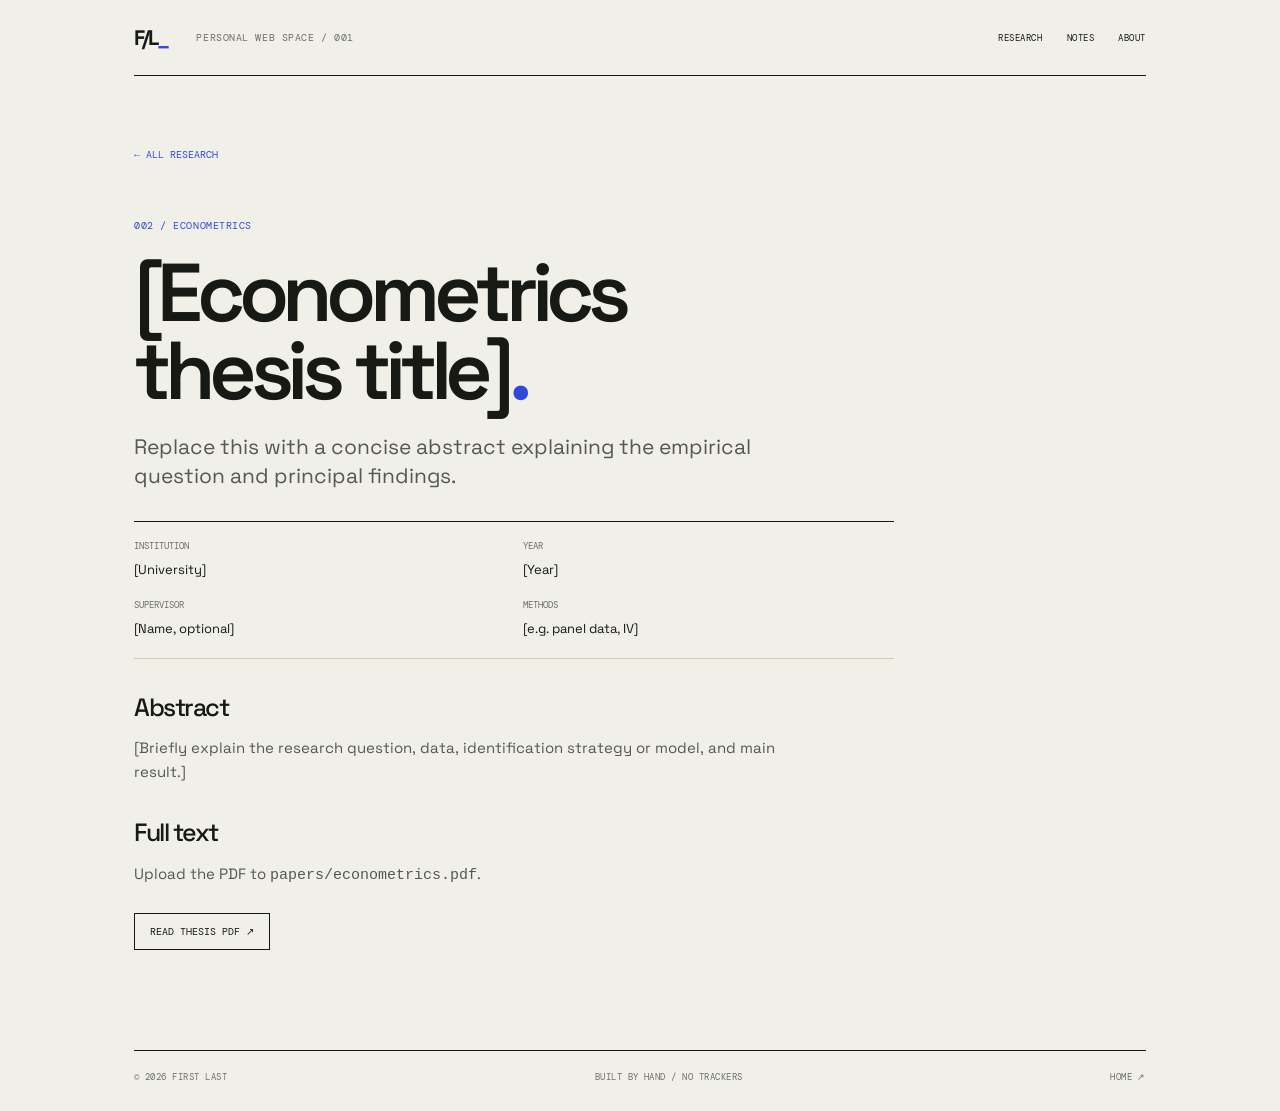
==== theses/econometrics.html @ be7d6f96 "Add files via upload" ====
<!doctype html><html lang="en"><head><meta charset="utf-8"><meta name="viewport" content="width=device-width, initial-scale=1"><title>Econometrics — First Last</title><link rel="stylesheet" href="../style.css"></head><body><div class="site"><header class="topbar"><a class="mark" href="../index.html">F/L<span>_</span></a><span class="top-note">PERSONAL WEB SPACE / 001</span><nav><a href="../index.html#research">RESEARCH</a><a href="../notes.html">NOTES</a><a href="../about.html">ABOUT</a></nav></header><main class="inner"><a class="back" href="../index.html#research">← ALL RESEARCH</a><span class="index">002 / ECONOMETRICS</span><h1>[Econometrics<br>thesis title]<span class="acid">.</span></h1><p class="lead">Replace this with a concise abstract explaining the empirical question and principal findings.</p><div class="details"><div><small>INSTITUTION</small><span>[University]</span></div><div><small>YEAR</small><span>[Year]</span></div><div><small>SUPERVISOR</small><span>[Name, optional]</span></div><div><small>METHODS</small><span>[e.g. panel data, IV]</span></div></div><div class="prose"><h2>Abstract</h2><p>[Briefly explain the research question, data, identification strategy or model, and main result.]</p><h2>Full text</h2><p>Upload the PDF to <code>papers/econometrics.pdf</code>.</p><a class="download" href="../papers/econometrics.pdf">READ THESIS PDF ↗</a></div></main><footer><span>© 2026 FIRST LAST</span><span>BUILT BY HAND / NO TRACKERS</span><a href="../index.html">HOME ↗</a></footer></div></body></html>
---- style.css ----
@import url('https://fonts.googleapis.com/css2?family=DM+Mono:wght@400;500&family=Space+Grotesk:wght@400;500;600;700&display=swap');
:root{--paper:#f0efe8;--ink:#171914;--muted:#6d7067;--line:#c9cbbf;--acid:#c7f04b;--blue:#3149d8;--mono:'DM Mono',monospace;--sans:'Space Grotesk',Arial,sans-serif}
*{box-sizing:border-box}html{scroll-behavior:smooth}body{margin:0;background:var(--paper);color:var(--ink);font-family:var(--sans);font-size:15px;line-height:1.6}
a{color:inherit;text-decoration:none}a:hover{color:var(--blue)}.site{max-width:1120px;margin:auto;padding:0 54px}
.topbar{height:76px;border-bottom:1px solid var(--ink);display:flex;align-items:center;gap:28px}.mark{font-weight:700;font-size:21px;letter-spacing:-.09em}.mark span{color:var(--blue)}.top-note,.topbar nav,.index,.count,.tag,.entry-no,.entry-meta,.text-link,footer,.hero-kicker{font:10px var(--mono);letter-spacing:.055em}.top-note{color:var(--muted)}.topbar nav{margin-left:auto;display:flex;gap:24px}.topbar nav a{font-size:9px}
.hero{position:relative;padding:82px 0 76px;border-bottom:1px solid var(--ink);overflow:hidden}.hero-kicker{color:var(--muted);display:flex;align-items:center;gap:9px}.status-dot{width:7px;height:7px;background:var(--blue);display:inline-block;border-radius:50%}
h1{font-size:clamp(76px,13vw,150px);line-height:.78;letter-spacing:-.105em;margin:45px 0 38px;font-weight:600}.acid{color:var(--blue)}.hero-bottom{display:flex;justify-content:space-between;align-items:end;max-width:760px}.hero-intro{font-size:19px;line-height:1.35;max-width:440px;margin:0}.hero-stamp{font:10px/1.45 var(--mono);border:1px solid var(--ink);padding:10px 13px;transform:rotate(3deg);text-align:center}.hero-stamp span{font-size:22px;color:var(--blue)}.hero-grid-mark{position:absolute;right:5%;top:70px;color:var(--blue);font:38px/1.1 Georgia,serif;opacity:.8}
.research{padding:55px 0 75px}.section-head{display:flex;justify-content:space-between;align-items:end;border-bottom:2px solid var(--ink);padding-bottom:18px}.index{color:var(--blue)}h2{font-size:36px;line-height:1.1;letter-spacing:-.06em;margin:9px 0 0;font-weight:500}.count{color:var(--muted)}
.entry{display:grid;grid-template-columns:62px 1fr 30px;gap:15px;padding:25px 0 27px;border-bottom:1px solid var(--line)}.entry-no{color:var(--blue);padding-top:3px}.tag{font-size:9px;color:var(--muted)}h3{font-size:25px;line-height:1.2;letter-spacing:-.045em;font-weight:500;margin:7px 0}.entry-content p{font-size:13px;color:#55594f;max-width:620px;margin:0 0 12px}.entry-meta{font-size:9px;color:var(--muted)}.entry-meta i{font-style:normal;color:var(--blue);padding:0 5px}.entry-arrow{font-size:20px;color:var(--blue);padding-top:16px}
.other{border-top:1px solid var(--ink);padding:28px 0 76px;display:grid;grid-template-columns:1fr 1.1fr;gap:35px}.other p{margin:0;color:#55594f;max-width:390px;font-size:16px}.text-link{grid-column:2;color:var(--blue);font-size:9px}
footer{border-top:1px solid var(--ink);padding:20px 0 30px;display:flex;justify-content:space-between;gap:15px;color:var(--muted);font-size:9px}
.inner{max-width:760px;min-height:72vh;padding:65px 0 100px}.back{font:10px var(--mono);color:var(--blue)}.inner .index{display:block;margin-top:54px}.inner h1{font-size:clamp(48px,8vw,82px);line-height:.95;letter-spacing:-.075em;margin:22px 0}.lead{font-size:21px;line-height:1.4;max-width:650px;color:#55594f}.details{display:grid;grid-template-columns:1fr 1fr;gap:18px;border-top:1px solid var(--ink);border-bottom:1px solid var(--line);padding:18px 0;margin:30px 0}.details small{display:block;font:9px var(--mono);color:var(--muted);margin-bottom:5px}.details span{font-size:13px}.prose{max-width:650px}.prose h2{font-size:25px;margin:35px 0 12px}.prose p,.prose li{color:#55594f}.download{display:inline-block;border:1px solid var(--ink);padding:11px 15px;margin-top:10px;font:10px var(--mono)}.download:hover{background:var(--acid);color:var(--ink)}
@media(max-width:650px){.site{padding:0 22px}.topbar{height:66px;gap:12px}.top-note{display:none}.topbar nav{gap:14px}.hero{padding:70px 0 58px}h1{margin:42px 0 30px}.hero-intro{font-size:17px;max-width:75%}.hero-grid-mark{right:2%;top:60px;font-size:29px}.section-head{align-items:start;gap:15px}.count{padding-top:5px;font-size:8px}.entry{grid-template-columns:35px 1fr 18px;gap:8px}h3{font-size:21px}.entry-content p{font-size:12px}.other{grid-template-columns:1fr;gap:18px}.text-link{grid-column:1}footer{flex-direction:column;gap:8px}.details{grid-template-columns:1fr}}
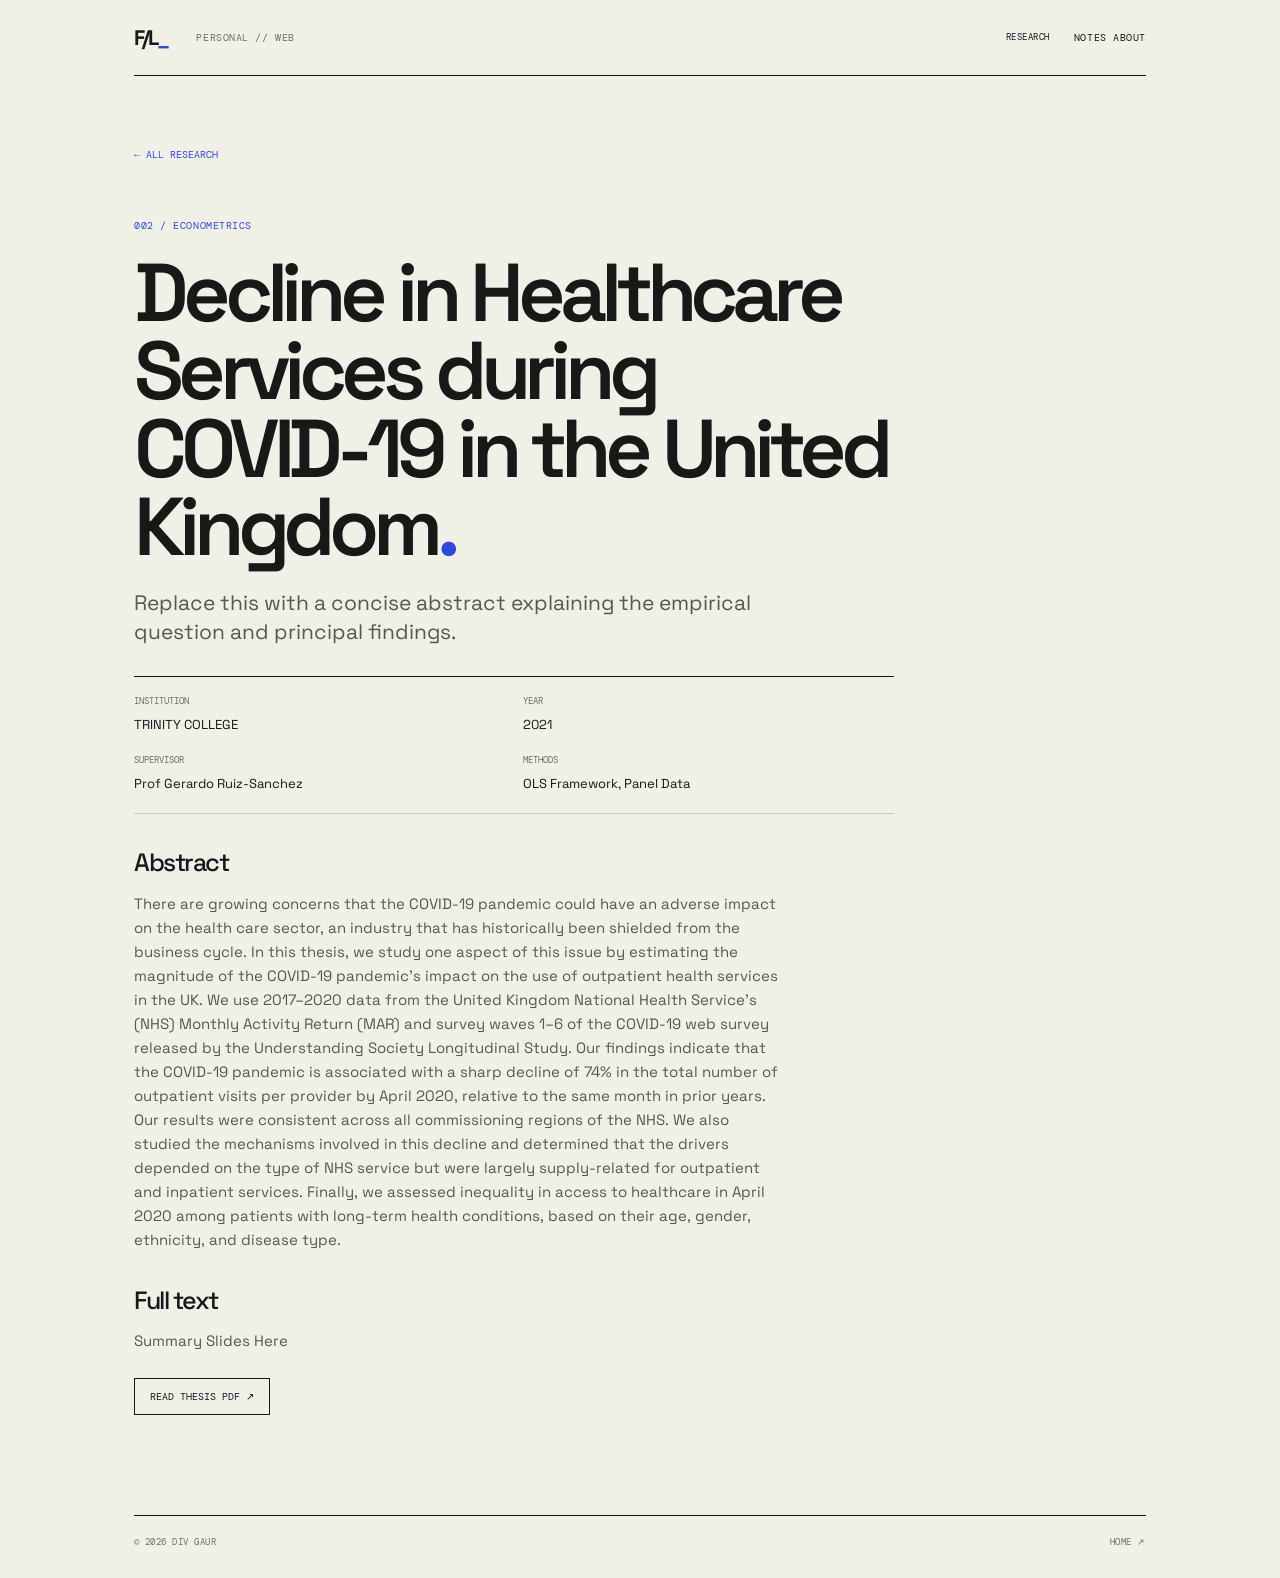
==== commit fcde5106: "Update econometrics.html" ====
--- a/theses/econometrics.html
+++ b/theses/econometrics.html
@@ -1 +1 @@
-<!doctype html><html lang="en"><head><meta charset="utf-8"><meta name="viewport" content="width=device-width, initial-scale=1"><title>Econometrics — First Last</title><link rel="stylesheet" href="../style.css"></head><body><div class="site"><header class="topbar"><a class="mark" href="../index.html">F/L<span>_</span></a><span class="top-note">PERSONAL WEB SPACE / 001</span><nav><a href="../index.html#research">RESEARCH</a><a href="../notes.html">NOTES</a><a href="../about.html">ABOUT</a></nav></header><main class="inner"><a class="back" href="../index.html#research">← ALL RESEARCH</a><span class="index">002 / ECONOMETRICS</span><h1>[Econometrics<br>thesis title]<span class="acid">.</span></h1><p class="lead">Replace this with a concise abstract explaining the empirical question and principal findings.</p><div class="details"><div><small>INSTITUTION</small><span>[University]</span></div><div><small>YEAR</small><span>[Year]</span></div><div><small>SUPERVISOR</small><span>[Name, optional]</span></div><div><small>METHODS</small><span>[e.g. panel data, IV]</span></div></div><div class="prose"><h2>Abstract</h2><p>[Briefly explain the research question, data, identification strategy or model, and main result.]</p><h2>Full text</h2><p>Upload the PDF to <code>papers/econometrics.pdf</code>.</p><a class="download" href="../papers/econometrics.pdf">READ THESIS PDF ↗</a></div></main><footer><span>© 2026 FIRST LAST</span><span>BUILT BY HAND / NO TRACKERS</span><a href="../index.html">HOME ↗</a></footer></div></body></html>+<!doctype html><html lang="en"><head><meta charset="utf-8"><meta name="viewport" content="width=device-width, initial-scale=1"><title>Econometrics — Div Gaur</title><link rel="stylesheet" href="../style.css"></head><body><div class="site"><header class="topbar"><a class="mark" href="../index.html">F/L<span>_</span></a><span class="top-note">PERSONAL // WEB</span><nav><a href="../index.html#research">RESEARCH</a>NOTES ABOUT</nav></header><main class="inner"><a class="back" href="../index.html#research">← ALL RESEARCH</a><span class="index">002 / ECONOMETRICS</span><h1>Decline in Healthcare Services during COVID-19 in the United Kingdom<span class="acid">.</span></h1><p class="lead">Replace this with a concise abstract explaining the empirical question and principal findings.</p><div class="details"><div><small>INSTITUTION</small><span>TRINITY COLLEGE</span></div><div><small>YEAR</small><span>2021</span></div><div><small>SUPERVISOR</small><span>Prof Gerardo Ruiz-Sanchez</span></div><div><small>METHODS</small><span>OLS Framework, Panel Data</span></div></div><div class="prose"><h2>Abstract</h2><p>There are growing concerns that the COVID-19 pandemic could have an adverse impact on the health care sector, an industry that has historically been shielded from the business cycle. In this thesis, we study one aspect of this issue by estimating the magnitude of the COVID-19 pandemic's impact on the use of outpatient health services in the UK. We use 2017–2020 data from the United Kingdom National Health Service’s (NHS) Monthly Activity Return (MAR) and survey waves 1–6 of the COVID-19 web survey released by the Understanding Society Longitudinal Study. Our findings indicate that the COVID-19 pandemic is associated with a sharp decline of 74% in the total number of outpatient visits per provider by April 2020, relative to the same month in prior years. Our results were consistent across all commissioning regions of the NHS. We also studied the mechanisms involved in this decline and determined that the drivers depended on the type of NHS service but were largely supply-related for outpatient and inpatient services. Finally, we assessed inequality in access to healthcare in April 2020 among patients with long-term health conditions, based on their age, gender, ethnicity, and disease type.</p><h2>Full text</h2><p>Summary Slides Here</p><a class="download" href="../papers/econometrics.pdf">READ THESIS PDF ↗</a></div></main><footer><span>© 2026 DIV GAUR</span><span></span><a href="../index.html">HOME ↗</a></footer></div></body></html>
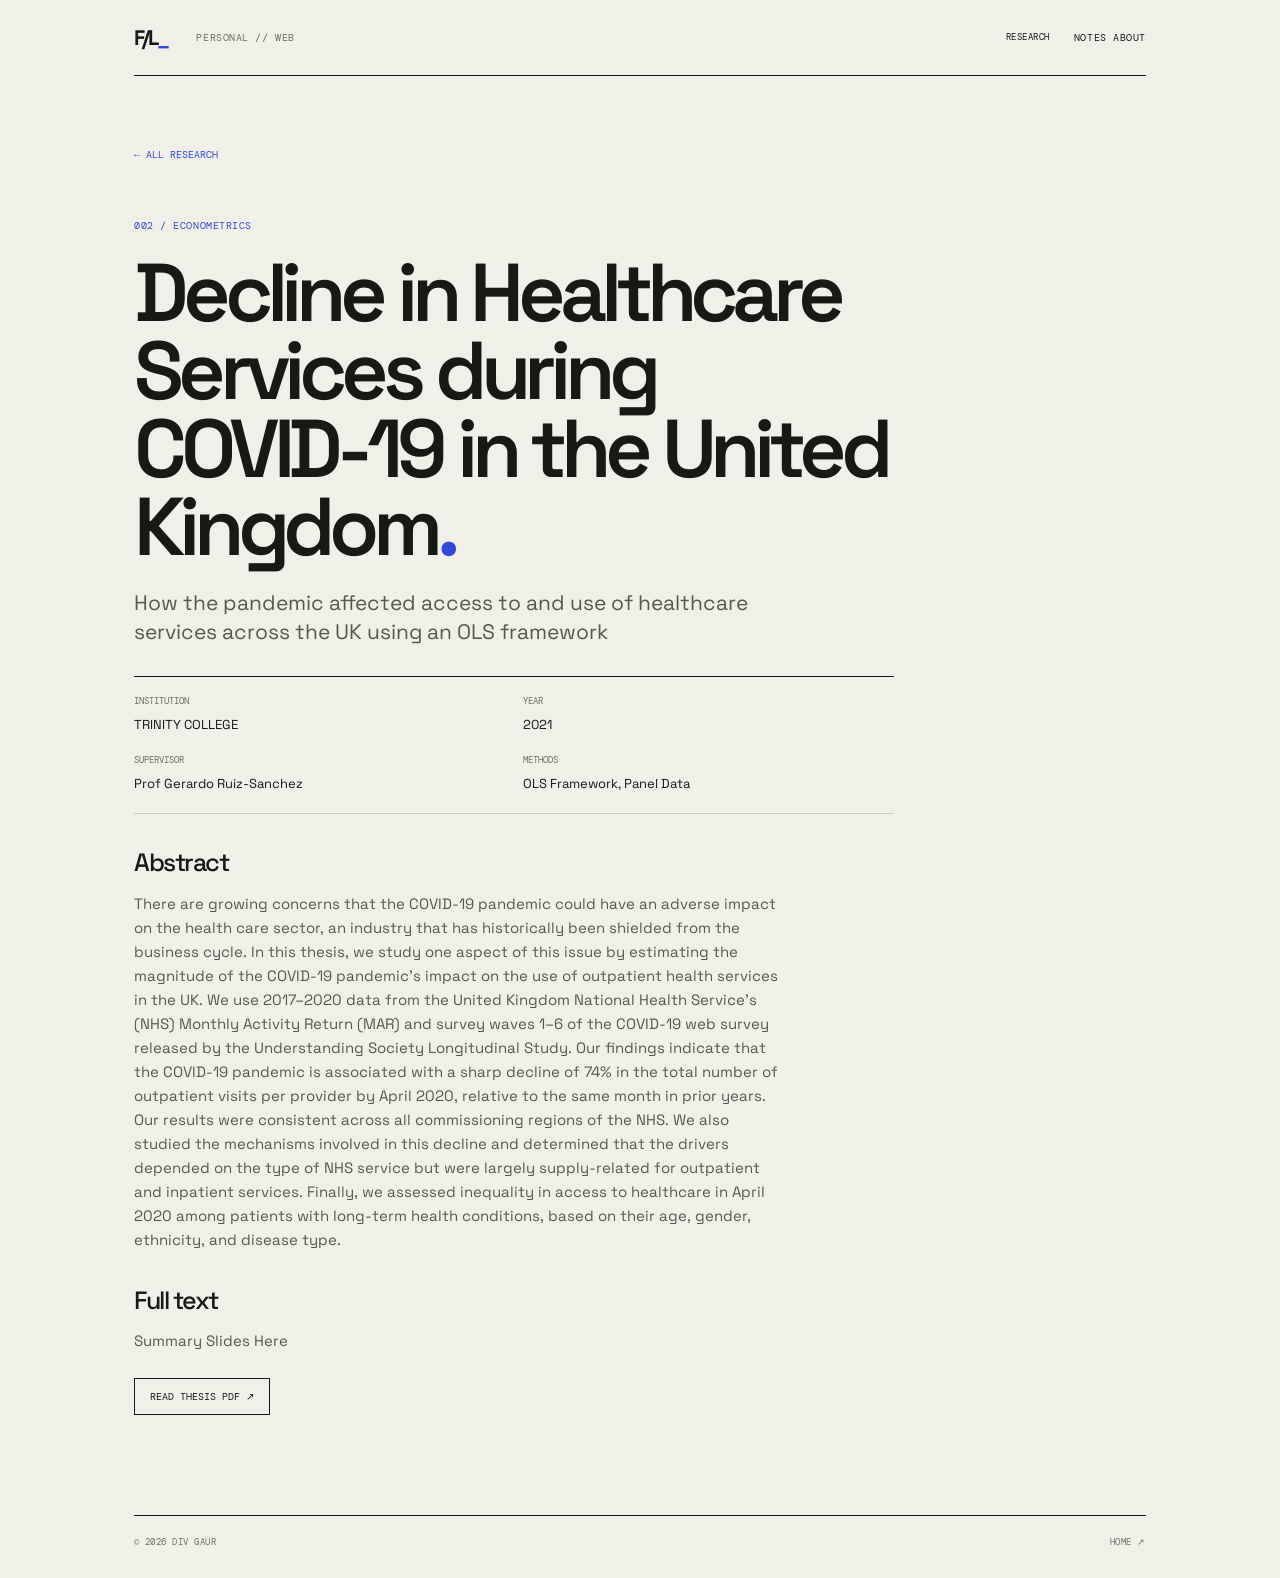
==== commit ed03fd20: "Update econometrics.html" ====
--- a/theses/econometrics.html
+++ b/theses/econometrics.html
@@ -1 +1 @@
-<!doctype html><html lang="en"><head><meta charset="utf-8"><meta name="viewport" content="width=device-width, initial-scale=1"><title>Econometrics — Div Gaur</title><link rel="stylesheet" href="../style.css"></head><body><div class="site"><header class="topbar"><a class="mark" href="../index.html">F/L<span>_</span></a><span class="top-note">PERSONAL // WEB</span><nav><a href="../index.html#research">RESEARCH</a>NOTES ABOUT</nav></header><main class="inner"><a class="back" href="../index.html#research">← ALL RESEARCH</a><span class="index">002 / ECONOMETRICS</span><h1>Decline in Healthcare Services during COVID-19 in the United Kingdom<span class="acid">.</span></h1><p class="lead">Replace this with a concise abstract explaining the empirical question and principal findings.</p><div class="details"><div><small>INSTITUTION</small><span>TRINITY COLLEGE</span></div><div><small>YEAR</small><span>2021</span></div><div><small>SUPERVISOR</small><span>Prof Gerardo Ruiz-Sanchez</span></div><div><small>METHODS</small><span>OLS Framework, Panel Data</span></div></div><div class="prose"><h2>Abstract</h2><p>There are growing concerns that the COVID-19 pandemic could have an adverse impact on the health care sector, an industry that has historically been shielded from the business cycle. In this thesis, we study one aspect of this issue by estimating the magnitude of the COVID-19 pandemic's impact on the use of outpatient health services in the UK. We use 2017–2020 data from the United Kingdom National Health Service’s (NHS) Monthly Activity Return (MAR) and survey waves 1–6 of the COVID-19 web survey released by the Understanding Society Longitudinal Study. Our findings indicate that the COVID-19 pandemic is associated with a sharp decline of 74% in the total number of outpatient visits per provider by April 2020, relative to the same month in prior years. Our results were consistent across all commissioning regions of the NHS. We also studied the mechanisms involved in this decline and determined that the drivers depended on the type of NHS service but were largely supply-related for outpatient and inpatient services. Finally, we assessed inequality in access to healthcare in April 2020 among patients with long-term health conditions, based on their age, gender, ethnicity, and disease type.</p><h2>Full text</h2><p>Summary Slides Here</p><a class="download" href="../papers/econometrics.pdf">READ THESIS PDF ↗</a></div></main><footer><span>© 2026 DIV GAUR</span><span></span><a href="../index.html">HOME ↗</a></footer></div></body></html>
+<!doctype html><html lang="en"><head><meta charset="utf-8"><meta name="viewport" content="width=device-width, initial-scale=1"><title>Econometrics — Div Gaur</title><link rel="stylesheet" href="../style.css"></head><body><div class="site"><header class="topbar"><a class="mark" href="../index.html">F/L<span>_</span></a><span class="top-note">PERSONAL // WEB</span><nav><a href="../index.html#research">RESEARCH</a>NOTES ABOUT</nav></header><main class="inner"><a class="back" href="../index.html#research">← ALL RESEARCH</a><span class="index">002 / ECONOMETRICS</span><h1>Decline in Healthcare Services during COVID-19 in the United Kingdom<span class="acid">.</span></h1><p class="lead">How the pandemic affected access to and use of healthcare services across the UK using an OLS framework</p><div class="details"><div><small>INSTITUTION</small><span>TRINITY COLLEGE</span></div><div><small>YEAR</small><span>2021</span></div><div><small>SUPERVISOR</small><span>Prof Gerardo Ruiz-Sanchez</span></div><div><small>METHODS</small><span>OLS Framework, Panel Data</span></div></div><div class="prose"><h2>Abstract</h2><p>There are growing concerns that the COVID-19 pandemic could have an adverse impact on the health care sector, an industry that has historically been shielded from the business cycle. In this thesis, we study one aspect of this issue by estimating the magnitude of the COVID-19 pandemic's impact on the use of outpatient health services in the UK. We use 2017–2020 data from the United Kingdom National Health Service’s (NHS) Monthly Activity Return (MAR) and survey waves 1–6 of the COVID-19 web survey released by the Understanding Society Longitudinal Study. Our findings indicate that the COVID-19 pandemic is associated with a sharp decline of 74% in the total number of outpatient visits per provider by April 2020, relative to the same month in prior years. Our results were consistent across all commissioning regions of the NHS. We also studied the mechanisms involved in this decline and determined that the drivers depended on the type of NHS service but were largely supply-related for outpatient and inpatient services. Finally, we assessed inequality in access to healthcare in April 2020 among patients with long-term health conditions, based on their age, gender, ethnicity, and disease type.</p><h2>Full text</h2><p>Summary Slides Here</p><a class="download" href="../papers/econometrics.pdf">READ THESIS PDF ↗</a></div></main><footer><span>© 2026 DIV GAUR</span><span></span><a href="../index.html">HOME ↗</a></footer></div></body></html>
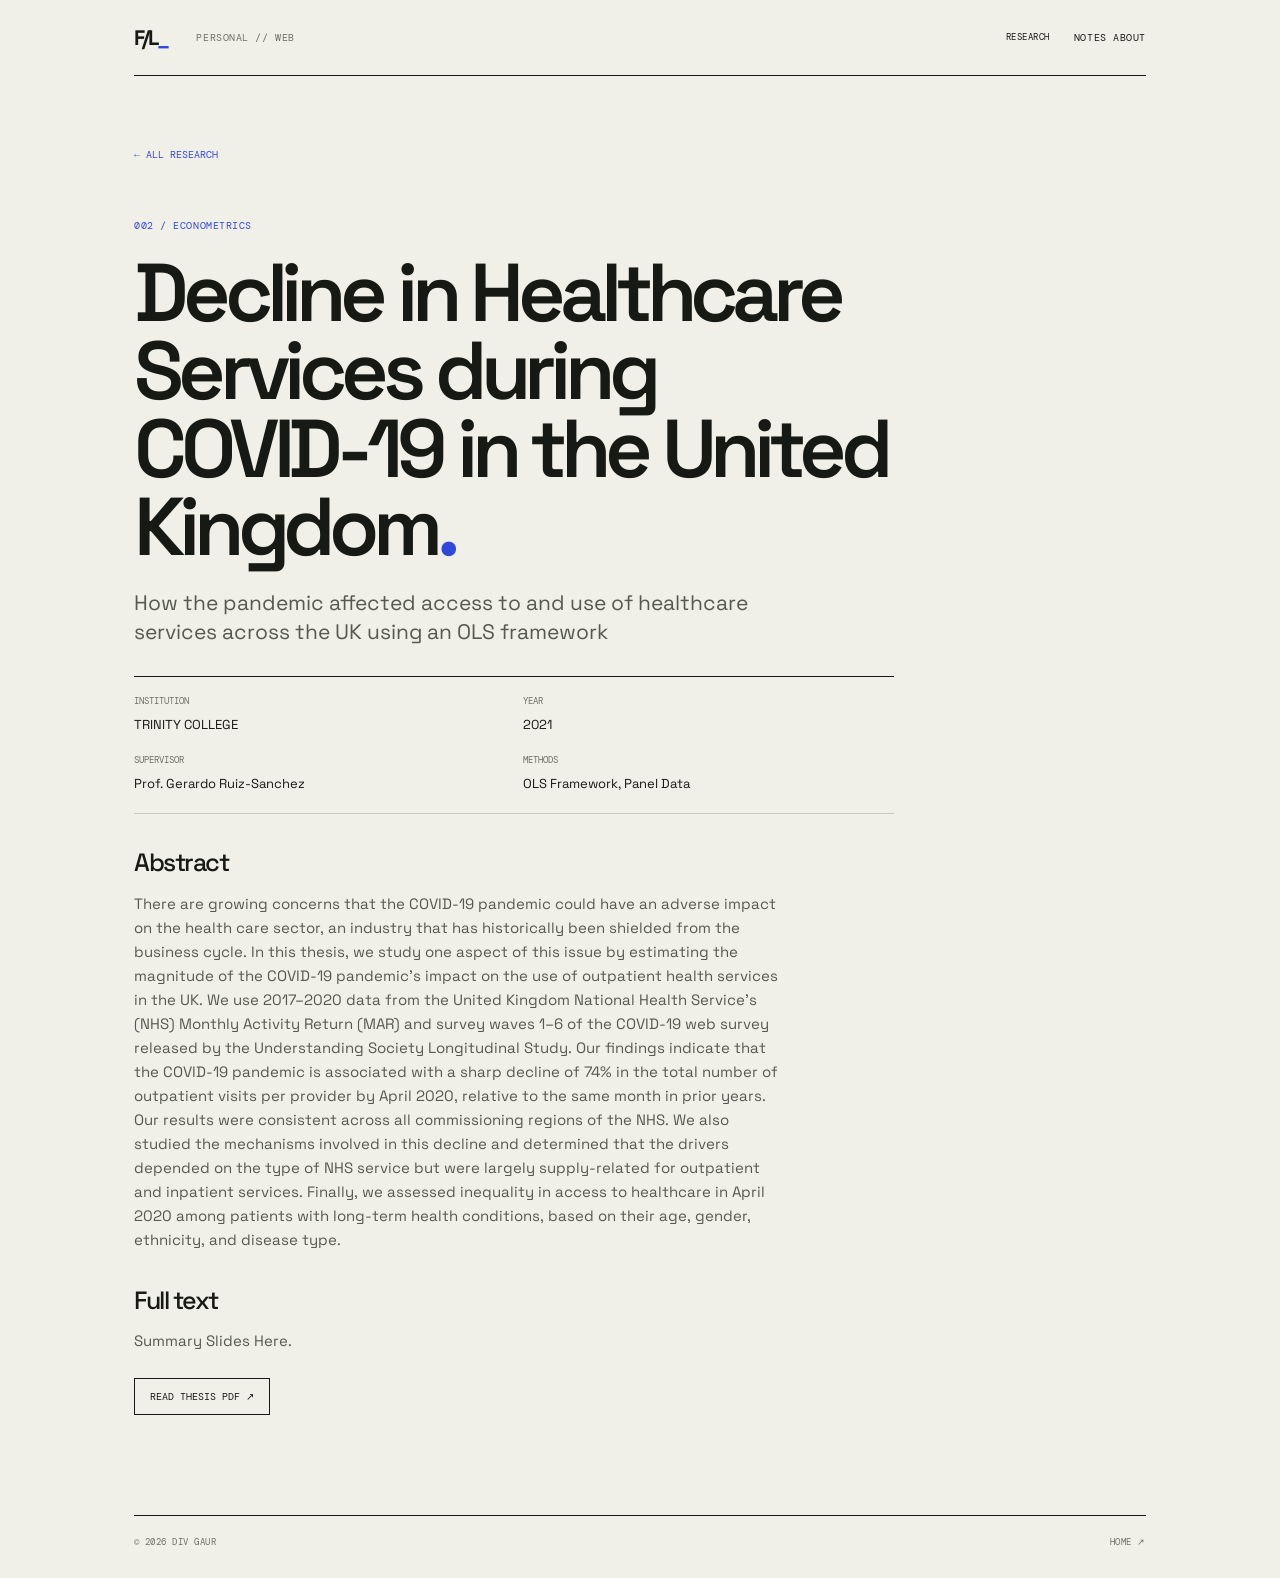
==== commit a70a31a7: "Update econometrics.html" ====
--- a/theses/econometrics.html
+++ b/theses/econometrics.html
@@ -1 +1 @@
-<!doctype html><html lang="en"><head><meta charset="utf-8"><meta name="viewport" content="width=device-width, initial-scale=1"><title>Econometrics — Div Gaur</title><link rel="stylesheet" href="../style.css"></head><body><div class="site"><header class="topbar"><a class="mark" href="../index.html">F/L<span>_</span></a><span class="top-note">PERSONAL // WEB</span><nav><a href="../index.html#research">RESEARCH</a>NOTES ABOUT</nav></header><main class="inner"><a class="back" href="../index.html#research">← ALL RESEARCH</a><span class="index">002 / ECONOMETRICS</span><h1>Decline in Healthcare Services during COVID-19 in the United Kingdom<span class="acid">.</span></h1><p class="lead">How the pandemic affected access to and use of healthcare services across the UK using an OLS framework</p><div class="details"><div><small>INSTITUTION</small><span>TRINITY COLLEGE</span></div><div><small>YEAR</small><span>2021</span></div><div><small>SUPERVISOR</small><span>Prof Gerardo Ruiz-Sanchez</span></div><div><small>METHODS</small><span>OLS Framework, Panel Data</span></div></div><div class="prose"><h2>Abstract</h2><p>There are growing concerns that the COVID-19 pandemic could have an adverse impact on the health care sector, an industry that has historically been shielded from the business cycle. In this thesis, we study one aspect of this issue by estimating the magnitude of the COVID-19 pandemic's impact on the use of outpatient health services in the UK. We use 2017–2020 data from the United Kingdom National Health Service’s (NHS) Monthly Activity Return (MAR) and survey waves 1–6 of the COVID-19 web survey released by the Understanding Society Longitudinal Study. Our findings indicate that the COVID-19 pandemic is associated with a sharp decline of 74% in the total number of outpatient visits per provider by April 2020, relative to the same month in prior years. Our results were consistent across all commissioning regions of the NHS. We also studied the mechanisms involved in this decline and determined that the drivers depended on the type of NHS service but were largely supply-related for outpatient and inpatient services. Finally, we assessed inequality in access to healthcare in April 2020 among patients with long-term health conditions, based on their age, gender, ethnicity, and disease type.</p><h2>Full text</h2><p>Summary Slides Here</p><a class="download" href="../papers/econometrics.pdf">READ THESIS PDF ↗</a></div></main><footer><span>© 2026 DIV GAUR</span><span></span><a href="../index.html">HOME ↗</a></footer></div></body></html>
+<!doctype html><html lang="en"><head><meta charset="utf-8"><meta name="viewport" content="width=device-width, initial-scale=1"><title>Econometrics — Div Gaur</title><link rel="stylesheet" href="../style.css"></head><body><div class="site"><header class="topbar"><a class="mark" href="../index.html">F/L<span>_</span></a><span class="top-note">PERSONAL // WEB</span><nav><a href="../index.html#research">RESEARCH</a>NOTES ABOUT</nav></header><main class="inner"><a class="back" href="../index.html#research">← ALL RESEARCH</a><span class="index">002 / ECONOMETRICS</span><h1>Decline in Healthcare Services during COVID-19 in the United Kingdom<span class="acid">.</span></h1><p class="lead">How the pandemic affected access to and use of healthcare services across the UK using an OLS framework</p><div class="details"><div><small>INSTITUTION</small><span>TRINITY COLLEGE</span></div><div><small>YEAR</small><span>2021</span></div><div><small>SUPERVISOR</small><span>Prof. Gerardo Ruiz-Sanchez</span></div><div><small>METHODS</small><span>OLS Framework, Panel Data</span></div></div><div class="prose"><h2>Abstract</h2><p>There are growing concerns that the COVID-19 pandemic could have an adverse impact on the health care sector, an industry that has historically been shielded from the business cycle. In this thesis, we study one aspect of this issue by estimating the magnitude of the COVID-19 pandemic's impact on the use of outpatient health services in the UK. We use 2017–2020 data from the United Kingdom National Health Service’s (NHS) Monthly Activity Return (MAR) and survey waves 1–6 of the COVID-19 web survey released by the Understanding Society Longitudinal Study. Our findings indicate that the COVID-19 pandemic is associated with a sharp decline of 74% in the total number of outpatient visits per provider by April 2020, relative to the same month in prior years. Our results were consistent across all commissioning regions of the NHS. We also studied the mechanisms involved in this decline and determined that the drivers depended on the type of NHS service but were largely supply-related for outpatient and inpatient services. Finally, we assessed inequality in access to healthcare in April 2020 among patients with long-term health conditions, based on their age, gender, ethnicity, and disease type.</p><h2>Full text</h2><p>Summary Slides Here.</p><a class="download" href="../papers/econometrics.pdf">READ THESIS PDF ↗</a></div></main><footer><span>© 2026 DIV GAUR</span><span></span><a href="../index.html">HOME ↗</a></footer></div></body></html>
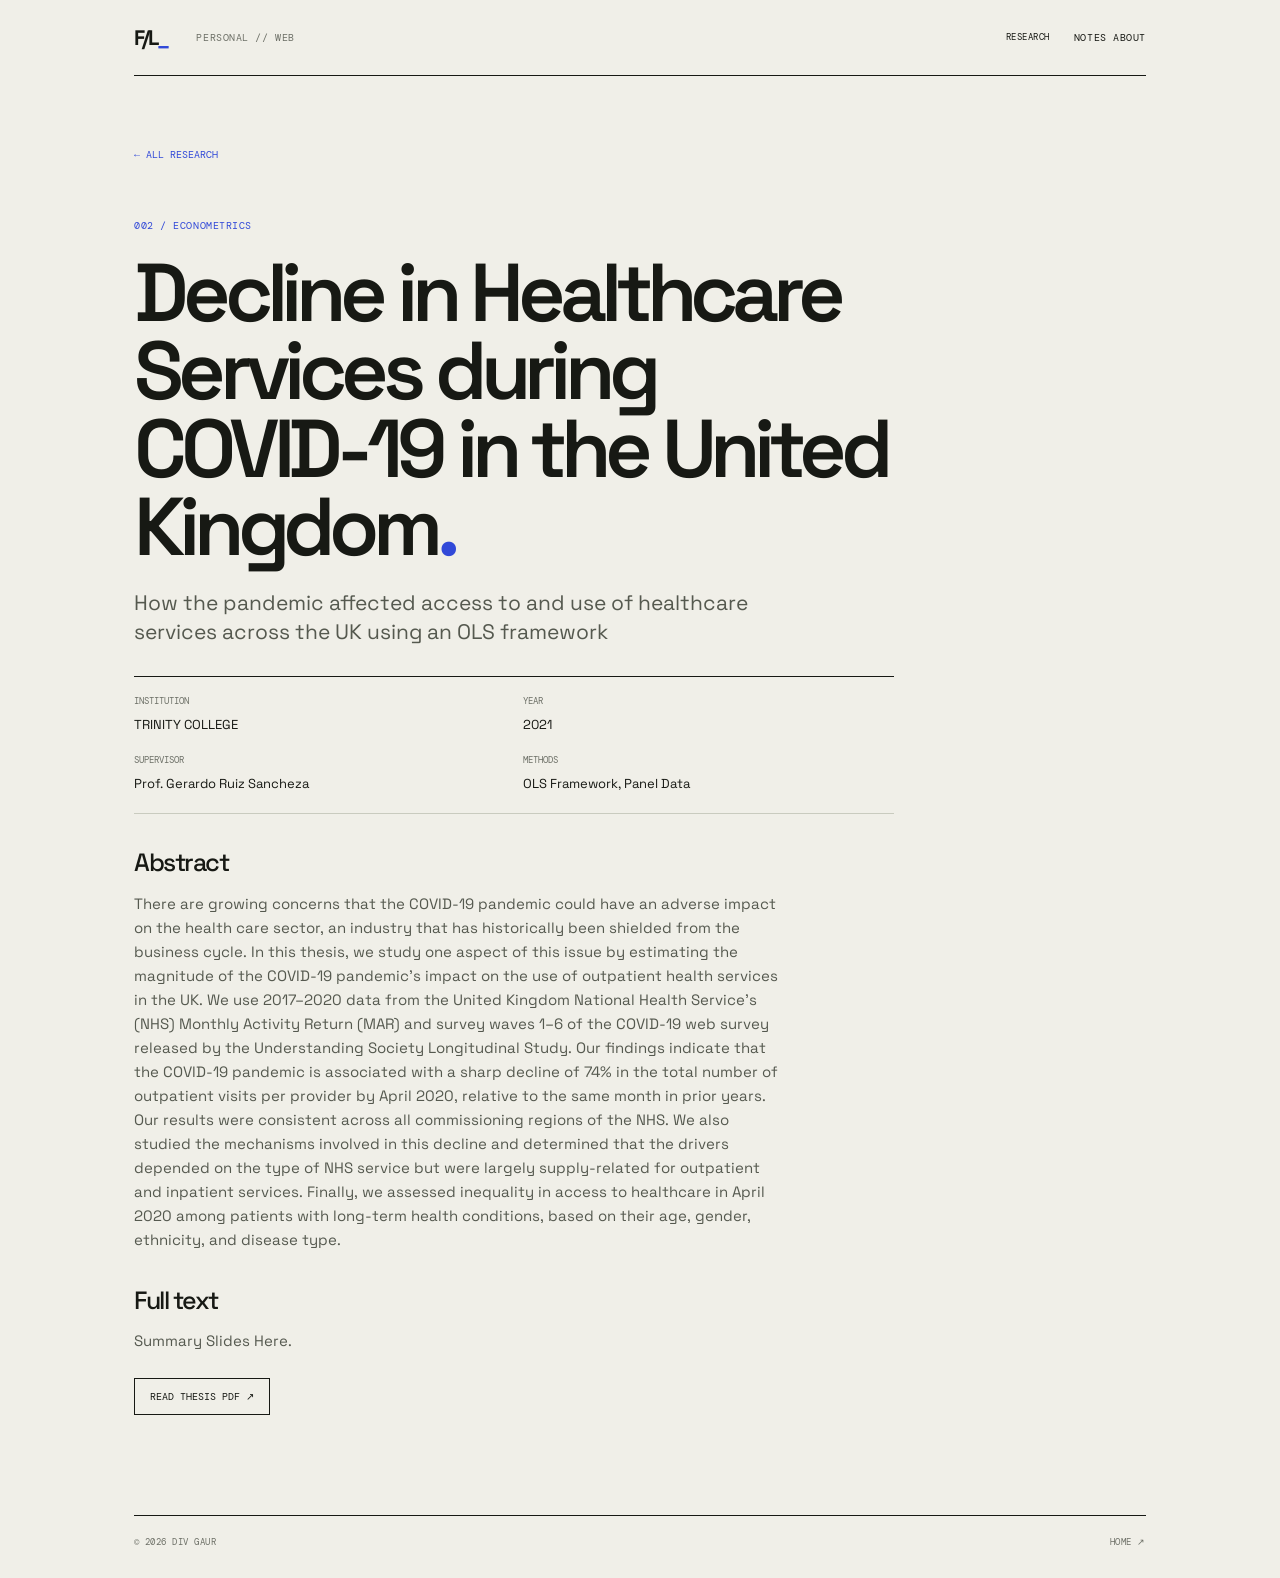
==== commit 4a3963d3: "Update econometrics.html" ====
--- a/theses/econometrics.html
+++ b/theses/econometrics.html
@@ -1 +1 @@
-<!doctype html><html lang="en"><head><meta charset="utf-8"><meta name="viewport" content="width=device-width, initial-scale=1"><title>Econometrics — Div Gaur</title><link rel="stylesheet" href="../style.css"></head><body><div class="site"><header class="topbar"><a class="mark" href="../index.html">F/L<span>_</span></a><span class="top-note">PERSONAL // WEB</span><nav><a href="../index.html#research">RESEARCH</a>NOTES ABOUT</nav></header><main class="inner"><a class="back" href="../index.html#research">← ALL RESEARCH</a><span class="index">002 / ECONOMETRICS</span><h1>Decline in Healthcare Services during COVID-19 in the United Kingdom<span class="acid">.</span></h1><p class="lead">How the pandemic affected access to and use of healthcare services across the UK using an OLS framework</p><div class="details"><div><small>INSTITUTION</small><span>TRINITY COLLEGE</span></div><div><small>YEAR</small><span>2021</span></div><div><small>SUPERVISOR</small><span>Prof. Gerardo Ruiz-Sanchez</span></div><div><small>METHODS</small><span>OLS Framework, Panel Data</span></div></div><div class="prose"><h2>Abstract</h2><p>There are growing concerns that the COVID-19 pandemic could have an adverse impact on the health care sector, an industry that has historically been shielded from the business cycle. In this thesis, we study one aspect of this issue by estimating the magnitude of the COVID-19 pandemic's impact on the use of outpatient health services in the UK. We use 2017–2020 data from the United Kingdom National Health Service’s (NHS) Monthly Activity Return (MAR) and survey waves 1–6 of the COVID-19 web survey released by the Understanding Society Longitudinal Study. Our findings indicate that the COVID-19 pandemic is associated with a sharp decline of 74% in the total number of outpatient visits per provider by April 2020, relative to the same month in prior years. Our results were consistent across all commissioning regions of the NHS. We also studied the mechanisms involved in this decline and determined that the drivers depended on the type of NHS service but were largely supply-related for outpatient and inpatient services. Finally, we assessed inequality in access to healthcare in April 2020 among patients with long-term health conditions, based on their age, gender, ethnicity, and disease type.</p><h2>Full text</h2><p>Summary Slides Here.</p><a class="download" href="../papers/econometrics.pdf">READ THESIS PDF ↗</a></div></main><footer><span>© 2026 DIV GAUR</span><span></span><a href="../index.html">HOME ↗</a></footer></div></body></html>
+<!doctype html><html lang="en"><head><meta charset="utf-8"><meta name="viewport" content="width=device-width, initial-scale=1"><title>Econometrics — Div Gaur</title><link rel="stylesheet" href="../style.css"></head><body><div class="site"><header class="topbar"><a class="mark" href="../index.html">F/L<span>_</span></a><span class="top-note">PERSONAL // WEB</span><nav><a href="../index.html#research">RESEARCH</a>NOTES ABOUT</nav></header><main class="inner"><a class="back" href="../index.html#research">← ALL RESEARCH</a><span class="index">002 / ECONOMETRICS</span><h1>Decline in Healthcare Services during COVID-19 in the United Kingdom<span class="acid">.</span></h1><p class="lead">How the pandemic affected access to and use of healthcare services across the UK using an OLS framework</p><div class="details"><div><small>INSTITUTION</small><span>TRINITY COLLEGE</span></div><div><small>YEAR</small><span>2021</span></div><div><small>SUPERVISOR</small><span><a href="https://internet3.trincoll.edu/facProfiles/Default.aspx?fid=1480571">Prof. Gerardo Ruiz Sanchez</a>a</span></div><div><small>METHODS</small><span>OLS Framework, Panel Data</span></div></div><div class="prose"><h2>Abstract</h2><p>There are growing concerns that the COVID-19 pandemic could have an adverse impact on the health care sector, an industry that has historically been shielded from the business cycle. In this thesis, we study one aspect of this issue by estimating the magnitude of the COVID-19 pandemic's impact on the use of outpatient health services in the UK. We use 2017–2020 data from the United Kingdom National Health Service’s (NHS) Monthly Activity Return (MAR) and survey waves 1–6 of the COVID-19 web survey released by the Understanding Society Longitudinal Study. Our findings indicate that the COVID-19 pandemic is associated with a sharp decline of 74% in the total number of outpatient visits per provider by April 2020, relative to the same month in prior years. Our results were consistent across all commissioning regions of the NHS. We also studied the mechanisms involved in this decline and determined that the drivers depended on the type of NHS service but were largely supply-related for outpatient and inpatient services. Finally, we assessed inequality in access to healthcare in April 2020 among patients with long-term health conditions, based on their age, gender, ethnicity, and disease type.</p><h2>Full text</h2><p>Summary Slides Here.</p><a class="download" href="../papers/econometrics.pdf">READ THESIS PDF ↗</a></div></main><footer><span>© 2026 DIV GAUR</span><span></span><a href="../index.html">HOME ↗</a></footer></div></body></html>
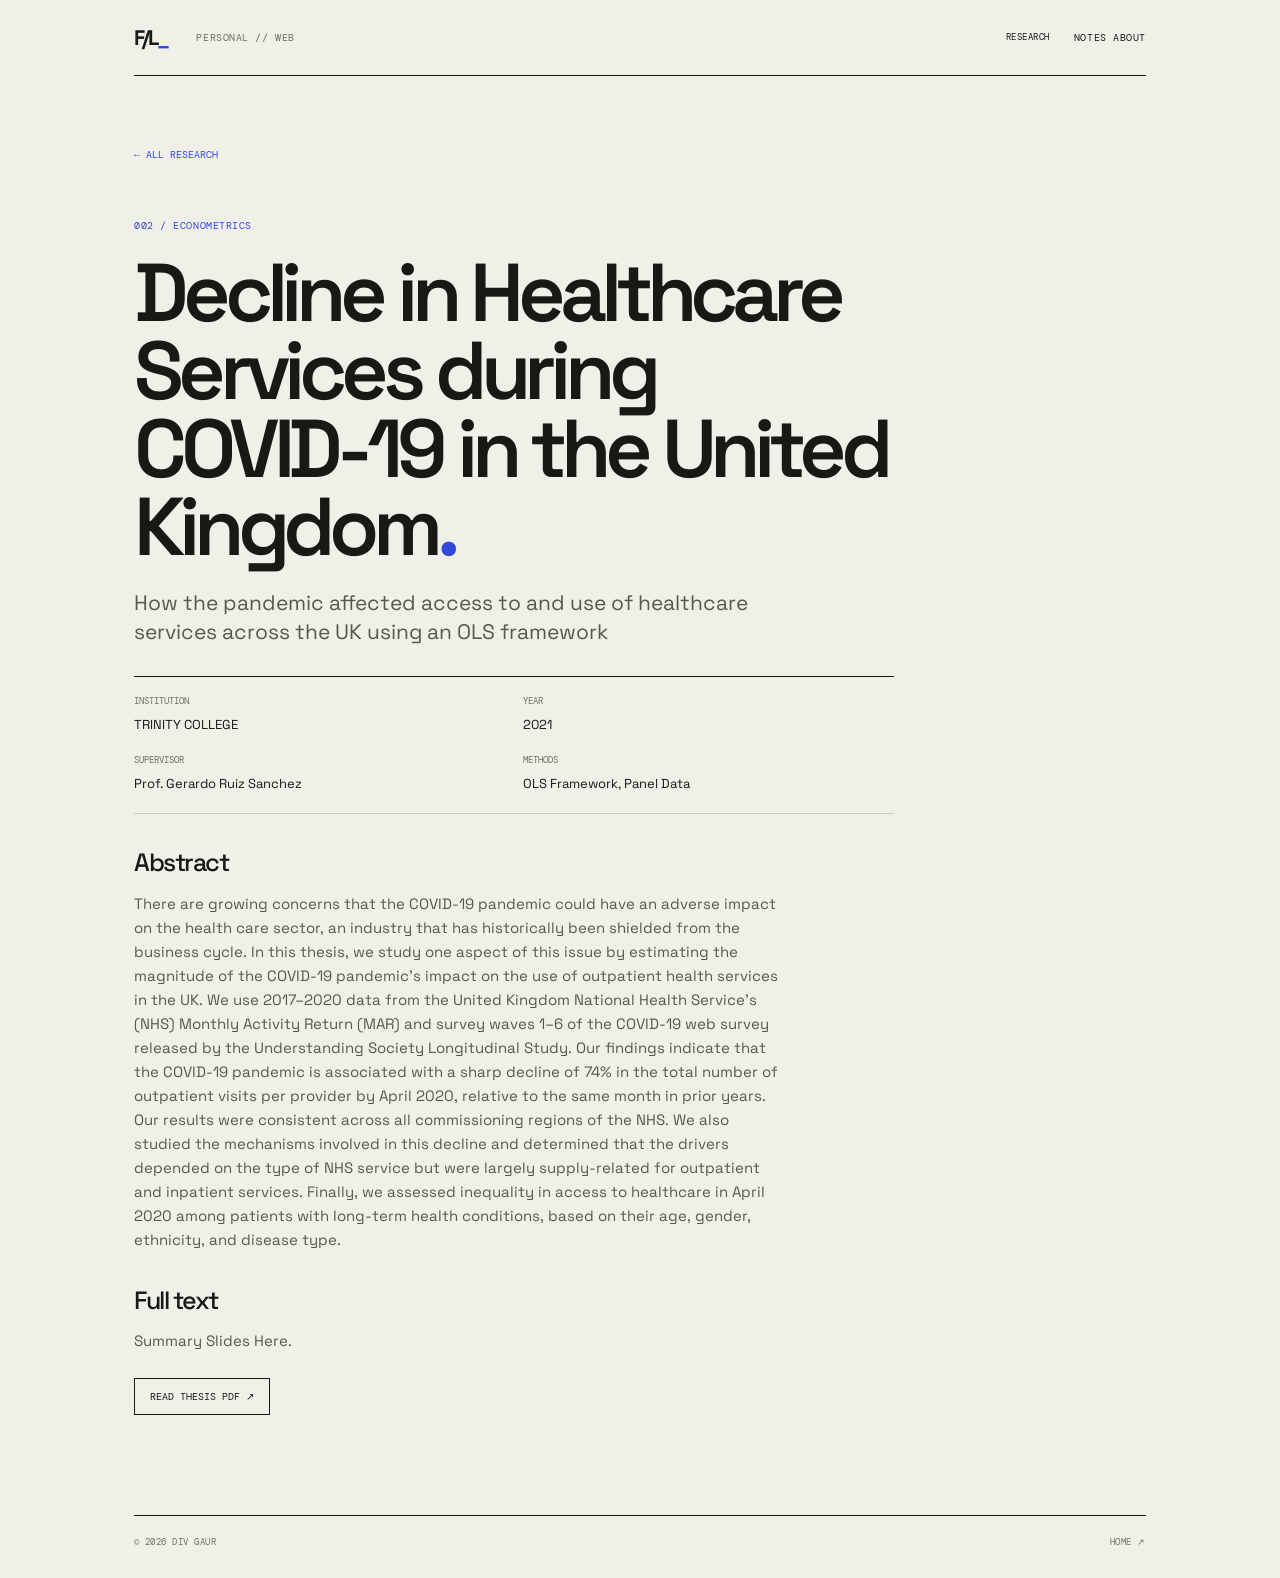
==== commit d56ef25a: "Update econometrics.html" ====
--- a/theses/econometrics.html
+++ b/theses/econometrics.html
@@ -1 +1 @@
-<!doctype html><html lang="en"><head><meta charset="utf-8"><meta name="viewport" content="width=device-width, initial-scale=1"><title>Econometrics — Div Gaur</title><link rel="stylesheet" href="../style.css"></head><body><div class="site"><header class="topbar"><a class="mark" href="../index.html">F/L<span>_</span></a><span class="top-note">PERSONAL // WEB</span><nav><a href="../index.html#research">RESEARCH</a>NOTES ABOUT</nav></header><main class="inner"><a class="back" href="../index.html#research">← ALL RESEARCH</a><span class="index">002 / ECONOMETRICS</span><h1>Decline in Healthcare Services during COVID-19 in the United Kingdom<span class="acid">.</span></h1><p class="lead">How the pandemic affected access to and use of healthcare services across the UK using an OLS framework</p><div class="details"><div><small>INSTITUTION</small><span>TRINITY COLLEGE</span></div><div><small>YEAR</small><span>2021</span></div><div><small>SUPERVISOR</small><span><a href="https://internet3.trincoll.edu/facProfiles/Default.aspx?fid=1480571">Prof. Gerardo Ruiz Sanchez</a>a</span></div><div><small>METHODS</small><span>OLS Framework, Panel Data</span></div></div><div class="prose"><h2>Abstract</h2><p>There are growing concerns that the COVID-19 pandemic could have an adverse impact on the health care sector, an industry that has historically been shielded from the business cycle. In this thesis, we study one aspect of this issue by estimating the magnitude of the COVID-19 pandemic's impact on the use of outpatient health services in the UK. We use 2017–2020 data from the United Kingdom National Health Service’s (NHS) Monthly Activity Return (MAR) and survey waves 1–6 of the COVID-19 web survey released by the Understanding Society Longitudinal Study. Our findings indicate that the COVID-19 pandemic is associated with a sharp decline of 74% in the total number of outpatient visits per provider by April 2020, relative to the same month in prior years. Our results were consistent across all commissioning regions of the NHS. We also studied the mechanisms involved in this decline and determined that the drivers depended on the type of NHS service but were largely supply-related for outpatient and inpatient services. Finally, we assessed inequality in access to healthcare in April 2020 among patients with long-term health conditions, based on their age, gender, ethnicity, and disease type.</p><h2>Full text</h2><p>Summary Slides Here.</p><a class="download" href="../papers/econometrics.pdf">READ THESIS PDF ↗</a></div></main><footer><span>© 2026 DIV GAUR</span><span></span><a href="../index.html">HOME ↗</a></footer></div></body></html>
+<!doctype html><html lang="en"><head><meta charset="utf-8"><meta name="viewport" content="width=device-width, initial-scale=1"><title>Econometrics — Div Gaur</title><link rel="stylesheet" href="../style.css"></head><body><div class="site"><header class="topbar"><a class="mark" href="../index.html">F/L<span>_</span></a><span class="top-note">PERSONAL // WEB</span><nav><a href="../index.html#research">RESEARCH</a>NOTES ABOUT</nav></header><main class="inner"><a class="back" href="../index.html#research">← ALL RESEARCH</a><span class="index">002 / ECONOMETRICS</span><h1>Decline in Healthcare Services during COVID-19 in the United Kingdom<span class="acid">.</span></h1><p class="lead">How the pandemic affected access to and use of healthcare services across the UK using an OLS framework</p><div class="details"><div><small>INSTITUTION</small><span>TRINITY COLLEGE</span></div><div><small>YEAR</small><span>2021</span></div><div><small>SUPERVISOR</small><span><a href="https://internet3.trincoll.edu/facProfiles/Default.aspx?fid=1480571">Prof. Gerardo Ruiz Sanchez</a></span></div><div><small>METHODS</small><span>OLS Framework, Panel Data</span></div></div><div class="prose"><h2>Abstract</h2><p>There are growing concerns that the COVID-19 pandemic could have an adverse impact on the health care sector, an industry that has historically been shielded from the business cycle. In this thesis, we study one aspect of this issue by estimating the magnitude of the COVID-19 pandemic's impact on the use of outpatient health services in the UK. We use 2017–2020 data from the United Kingdom National Health Service’s (NHS) Monthly Activity Return (MAR) and survey waves 1–6 of the COVID-19 web survey released by the Understanding Society Longitudinal Study. Our findings indicate that the COVID-19 pandemic is associated with a sharp decline of 74% in the total number of outpatient visits per provider by April 2020, relative to the same month in prior years. Our results were consistent across all commissioning regions of the NHS. We also studied the mechanisms involved in this decline and determined that the drivers depended on the type of NHS service but were largely supply-related for outpatient and inpatient services. Finally, we assessed inequality in access to healthcare in April 2020 among patients with long-term health conditions, based on their age, gender, ethnicity, and disease type.</p><h2>Full text</h2><p>Summary Slides Here.</p><a class="download" href="../papers/econometrics.pdf">READ THESIS PDF ↗</a></div></main><footer><span>© 2026 DIV GAUR</span><span></span><a href="../index.html">HOME ↗</a></footer></div></body></html>
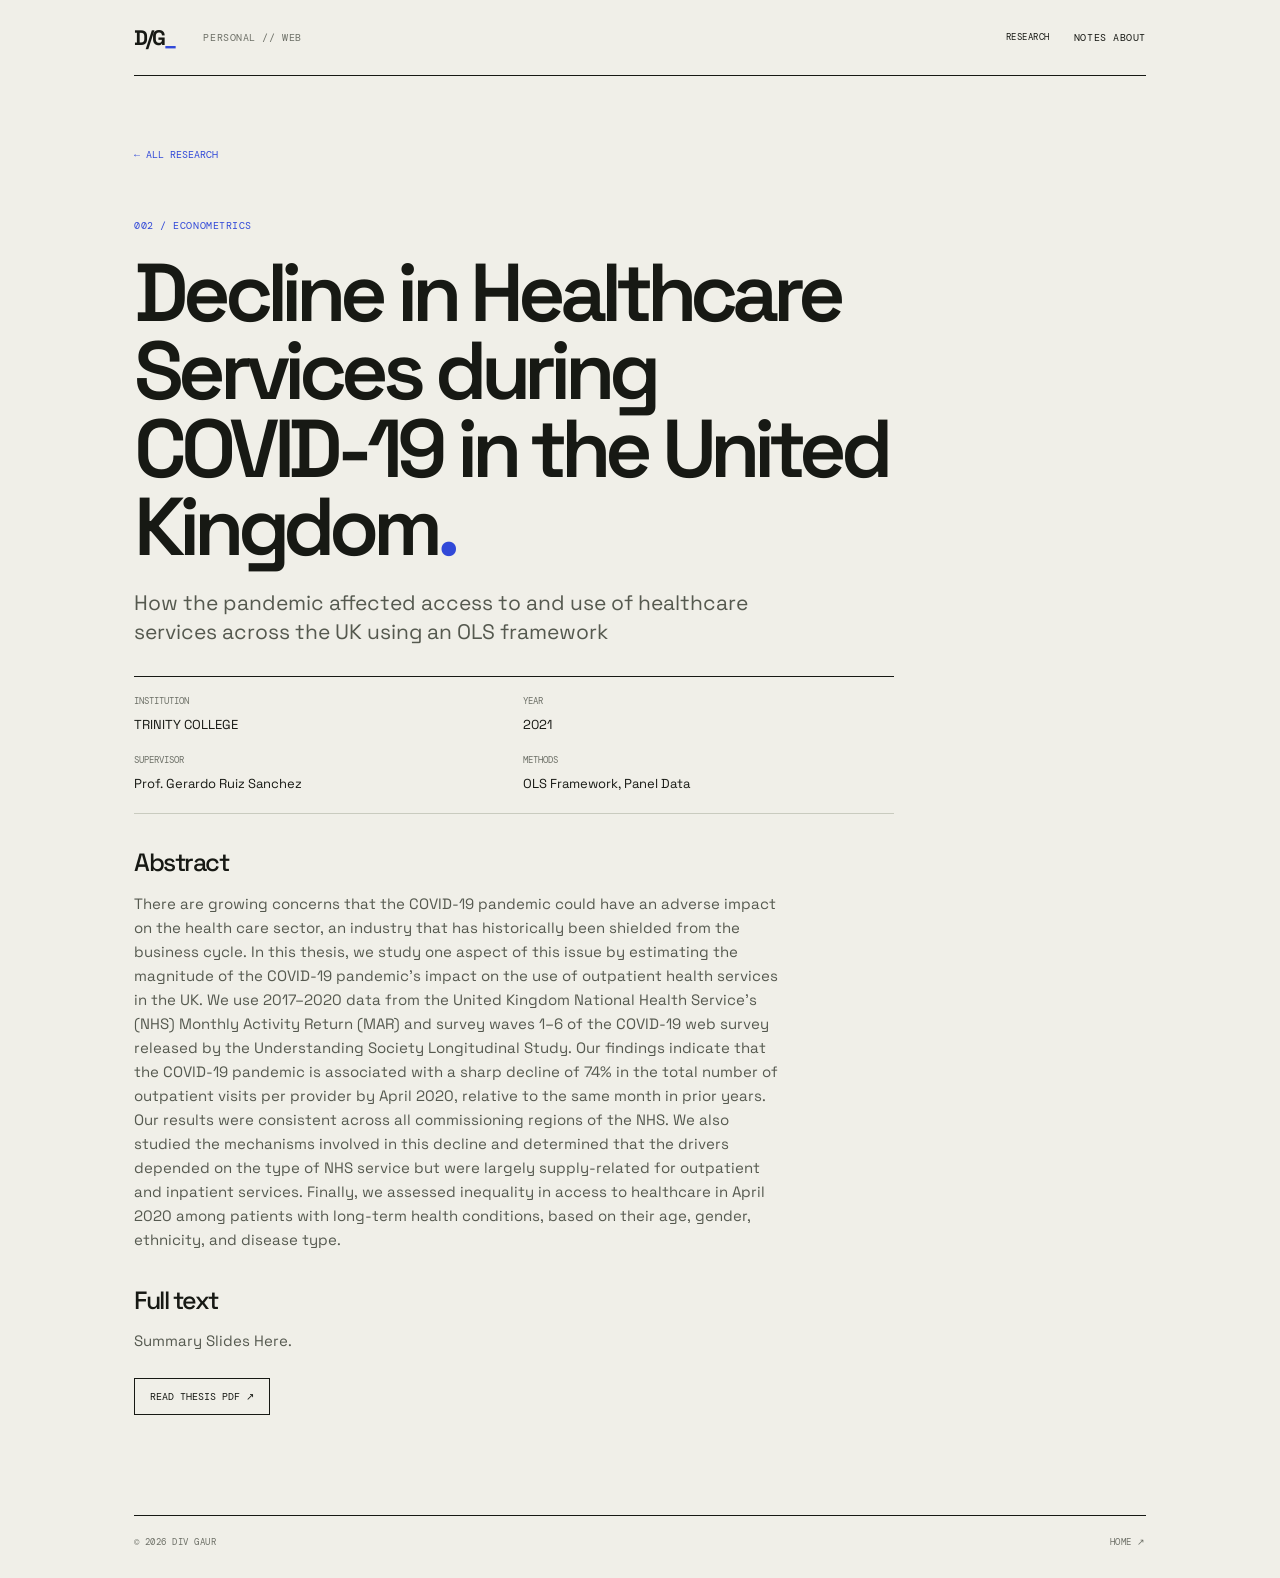
==== commit c9200aa1: "Update econometrics.html" ====
--- a/theses/econometrics.html
+++ b/theses/econometrics.html
@@ -1 +1 @@
-<!doctype html><html lang="en"><head><meta charset="utf-8"><meta name="viewport" content="width=device-width, initial-scale=1"><title>Econometrics — Div Gaur</title><link rel="stylesheet" href="../style.css"></head><body><div class="site"><header class="topbar"><a class="mark" href="../index.html">F/L<span>_</span></a><span class="top-note">PERSONAL // WEB</span><nav><a href="../index.html#research">RESEARCH</a>NOTES ABOUT</nav></header><main class="inner"><a class="back" href="../index.html#research">← ALL RESEARCH</a><span class="index">002 / ECONOMETRICS</span><h1>Decline in Healthcare Services during COVID-19 in the United Kingdom<span class="acid">.</span></h1><p class="lead">How the pandemic affected access to and use of healthcare services across the UK using an OLS framework</p><div class="details"><div><small>INSTITUTION</small><span>TRINITY COLLEGE</span></div><div><small>YEAR</small><span>2021</span></div><div><small>SUPERVISOR</small><span><a href="https://internet3.trincoll.edu/facProfiles/Default.aspx?fid=1480571">Prof. Gerardo Ruiz Sanchez</a></span></div><div><small>METHODS</small><span>OLS Framework, Panel Data</span></div></div><div class="prose"><h2>Abstract</h2><p>There are growing concerns that the COVID-19 pandemic could have an adverse impact on the health care sector, an industry that has historically been shielded from the business cycle. In this thesis, we study one aspect of this issue by estimating the magnitude of the COVID-19 pandemic's impact on the use of outpatient health services in the UK. We use 2017–2020 data from the United Kingdom National Health Service’s (NHS) Monthly Activity Return (MAR) and survey waves 1–6 of the COVID-19 web survey released by the Understanding Society Longitudinal Study. Our findings indicate that the COVID-19 pandemic is associated with a sharp decline of 74% in the total number of outpatient visits per provider by April 2020, relative to the same month in prior years. Our results were consistent across all commissioning regions of the NHS. We also studied the mechanisms involved in this decline and determined that the drivers depended on the type of NHS service but were largely supply-related for outpatient and inpatient services. Finally, we assessed inequality in access to healthcare in April 2020 among patients with long-term health conditions, based on their age, gender, ethnicity, and disease type.</p><h2>Full text</h2><p>Summary Slides Here.</p><a class="download" href="../papers/econometrics.pdf">READ THESIS PDF ↗</a></div></main><footer><span>© 2026 DIV GAUR</span><span></span><a href="../index.html">HOME ↗</a></footer></div></body></html>
+<!doctype html><html lang="en"><head><meta charset="utf-8"><meta name="viewport" content="width=device-width, initial-scale=1"><title>Econometrics — Div Gaur</title><link rel="stylesheet" href="../style.css"></head><body><div class="site"><header class="topbar"><a class="mark" href="../index.html">D/G<span>_</span></a><span class="top-note">PERSONAL // WEB</span><nav><a href="../index.html#research">RESEARCH</a>NOTES ABOUT</nav></header><main class="inner"><a class="back" href="../index.html#research">← ALL RESEARCH</a><span class="index">002 / ECONOMETRICS</span><h1>Decline in Healthcare Services during COVID-19 in the United Kingdom<span class="acid">.</span></h1><p class="lead">How the pandemic affected access to and use of healthcare services across the UK using an OLS framework</p><div class="details"><div><small>INSTITUTION</small><span>TRINITY COLLEGE</span></div><div><small>YEAR</small><span>2021</span></div><div><small>SUPERVISOR</small><span><a href="https://internet3.trincoll.edu/facProfiles/Default.aspx?fid=1480571">Prof. Gerardo Ruiz Sanchez</a></span></div><div><small>METHODS</small><span>OLS Framework, Panel Data</span></div></div><div class="prose"><h2>Abstract</h2><p>There are growing concerns that the COVID-19 pandemic could have an adverse impact on the health care sector, an industry that has historically been shielded from the business cycle. In this thesis, we study one aspect of this issue by estimating the magnitude of the COVID-19 pandemic's impact on the use of outpatient health services in the UK. We use 2017–2020 data from the United Kingdom National Health Service’s (NHS) Monthly Activity Return (MAR) and survey waves 1–6 of the COVID-19 web survey released by the Understanding Society Longitudinal Study. Our findings indicate that the COVID-19 pandemic is associated with a sharp decline of 74% in the total number of outpatient visits per provider by April 2020, relative to the same month in prior years. Our results were consistent across all commissioning regions of the NHS. We also studied the mechanisms involved in this decline and determined that the drivers depended on the type of NHS service but were largely supply-related for outpatient and inpatient services. Finally, we assessed inequality in access to healthcare in April 2020 among patients with long-term health conditions, based on their age, gender, ethnicity, and disease type.</p><h2>Full text</h2><p>Summary Slides Here.</p><a class="download" href="../papers/econometrics.pdf">READ THESIS PDF ↗</a></div></main><footer><span>© 2026 DIV GAUR</span><span></span><a href="../index.html">HOME ↗</a></footer></div></body></html>
